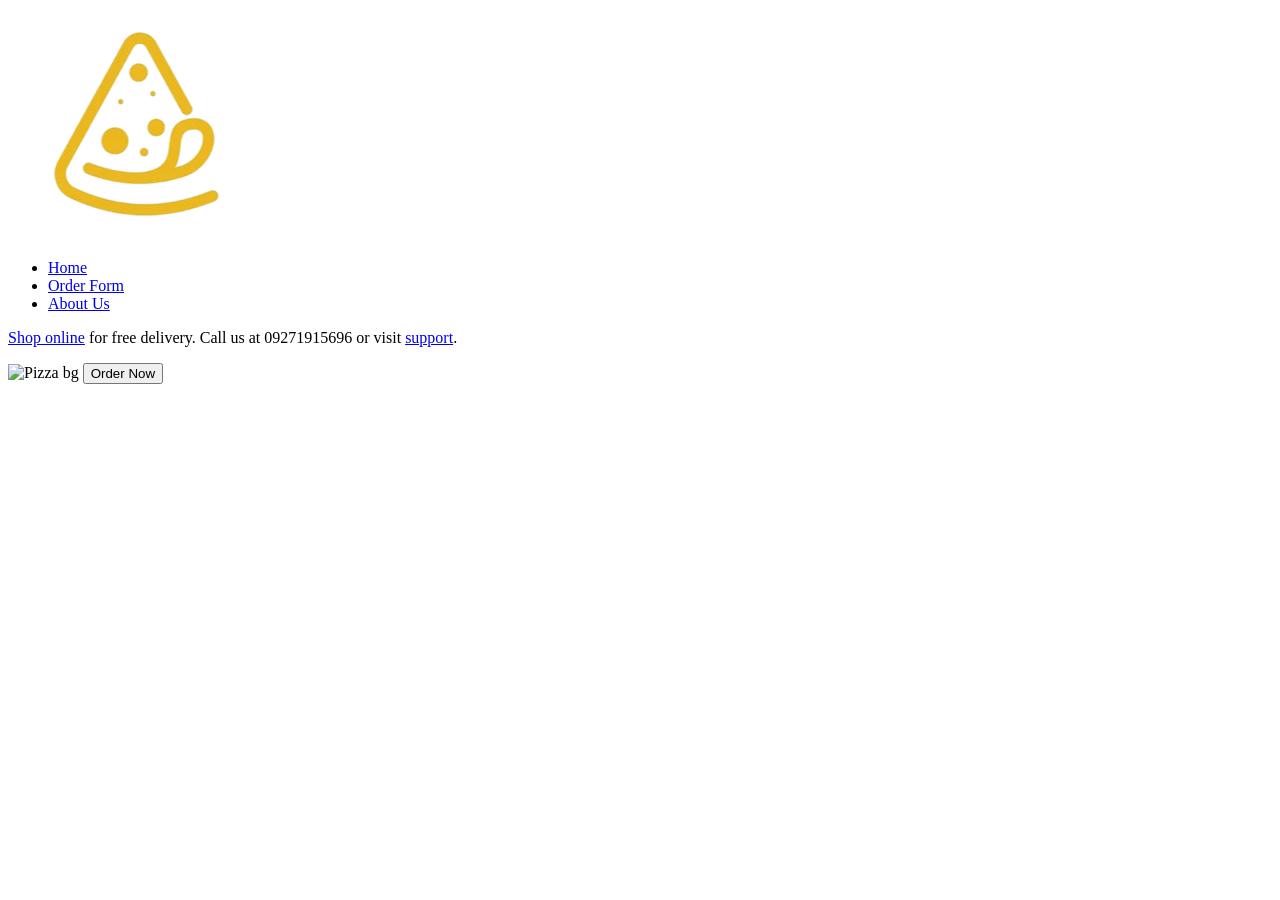
==== index.html @ 1fdb838b "Add files via upload" ====
<!DOCTYPE html>
<html lang="en">
<head>
<meta charset="UTF-8">
<meta name="viewport" content="width=device-width, initial-scale=1.0">
<title>Pizza Order Form</title>

<link rel="stylesheet" href="css/style.css">

<!-- Google Font -->
<link href="https://fonts.googleapis.com/css2?family=Poppins:wght@300;400;600&display=swap" rel="stylesheet">
<link rel="preconnect" href="https://fonts.googleapis.com">
<link rel="preconnect" href="https://fonts.gstatic.com" crossorigin>
<link href="https://fonts.googleapis.com/css2?family=Alice&family=Archivo+Black&family=Bungee&family=Cinzel:wght@400..900&family=Merriweather:ital,opsz,wght@0,18..144,300..900;1,18..144,300..900&family=Monsieur+La+Doulaise&family=Pacifico&family=Pinyon+Script&family=Roboto+Slab:wght@100..900&family=Source+Serif+4:ital,opsz,wght@0,8..60,200..900;1,8..60,200..900&display=swap" rel="stylesheet">

</head>

<body>

<!-- NAVBAR -->
<header>
    <div class="navbar">

        <div class="logo">
            <img src="assets/pizza-logo.png" alt="logo">
        </div>

        <nav>
            <ul>
                <li><a href="index.html">Home</a></li>
                <li><a href="#">Order Form</a></li>
                <li><a href="#">About Us</a></li>
            </ul>
        </nav>

    </div>
</header>

<div class="subtext">
    <p>
        <a href="#">Shop online</a> for free delivery. Call us at 09271915696 or visit <a href="#">support</a>.
    </p>
</div>

<div class="hero">
    <img src="assets/pizza-background.png" alt="Pizza bg">

    <button class="order-btn">Order Now</button>
</div>

</section>

</body>
</html>
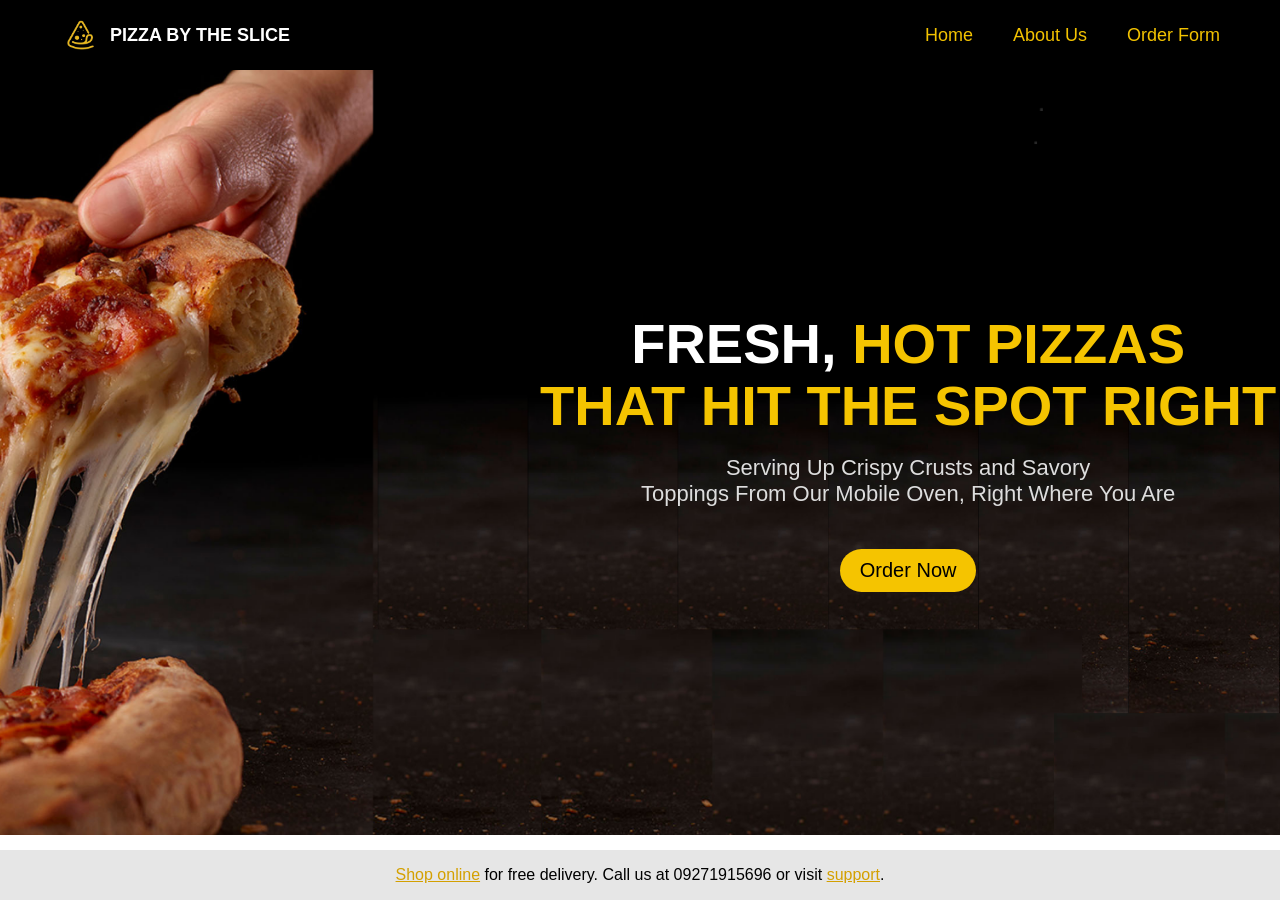
==== commit b7ffcc2b: "Add files via upload" ====
--- a/index.html
+++ b/index.html
@@ -23,32 +23,46 @@
 
         <div class="logo">
             <img src="assets/pizza-logo.png" alt="logo">
+            <span>PIZZA BY THE SLICE</span>
         </div>
 
         <nav>
             <ul>
                 <li><a href="index.html">Home</a></li>
-                <li><a href="#">Order Form</a></li>
-                <li><a href="#">About Us</a></li>
+                <li><a href="about-us.html">About Us</a></li>
+                <li><a href="personal-details.html">Order Form</a></li>
             </ul>
         </nav>
 
     </div>
 </header>
 
-<div class="subtext">
-    <p>
-        <a href="#">Shop online</a> for free delivery. Call us at 09271915696 or visit <a href="#">support</a>.
-    </p>
-</div>
+<section class="hero">
+    <div class="hero-text">
 
-<div class="hero">
-    <img src="assets/pizza-background.png" alt="Pizza bg">
+        <h1>
+            FRESH, <span>HOT PIZZAS</span><br>
+            <span class="hero-line-right">THAT HIT THE SPOT RIGHT</span>
+        </h1>
 
-    <button class="order-btn">Order Now</button>
-</div>
+        <p>
+            Serving Up Crispy Crusts and Savory<br>
+            Toppings From Our Mobile Oven, Right Where You Are
+        </p>
+
+       <a href="draft-page-2.html" class="order-btn">Order Now</a>
+
+    </div>
 
 </section>
 
+<footer>
+    <div class="subtext">
+        <p>
+            <a href="#">Shop online</a> for free delivery. Call us at 09271915696 or visit <a href="#">support</a>.
+        </p>
+    </div>
+</footer>
+
 </body>
-</html>+</html>
--- a/css/style.css
+++ b/css/style.css
@@ -0,0 +1,502 @@
+/* FONT */
+
+@font-face{
+font-family:"Track";
+src:url("fonts/Track-regular.ttf") format("truetype");
+}
+
+
+
+/* BODY */
+
+body{
+margin:0;
+font-family:Arial, Helvetica, sans-serif;
+min-height: 100vh;
+display: flex;
+flex-direction: column;
+}
+
+/*****************INDEX PAGE SECTION******************/
+
+/* NAVBAR */
+
+header{
+    background:black;
+    box-sizing:border-box;
+    width:100%;
+    height:70px;
+    overflow:hidden;
+}
+
+.navbar{
+    display:flex;
+    justify-content:space-between;
+    align-items:center;
+    padding:10px 60px;
+    height:70px;
+    box-sizing:border-box;
+    font-family:"Poppins", sans-serif;
+}
+
+.logo{
+display:flex;
+align-items:center;
+gap:10px;
+}
+
+.logo img{
+width:40px;
+height:40px;
+height:auto;
+}
+
+.logo span{
+color:white;
+font-size:18px;
+font-weight:600;
+line-height:1;
+}
+nav ul{
+    display:flex;
+    list-style:none;
+    margin:0;
+    padding:0;
+}
+
+nav ul li{
+    margin-left:40px;
+}
+
+nav ul li a{
+    text-decoration:none;
+    color:#f2c200;
+    font-size:18px;
+    font-family:"Poppins", sans-serif;
+    display:block;
+    line-height:1;
+    padding:8px 0;
+}
+
+/* Compact nav for pages that look larger than the home nav */
+.nav-compact header{
+    height:60px;
+}
+
+.nav-compact .navbar{
+    height:60px;
+    padding:8px 50px;
+}
+
+.nav-compact .logo img{
+    width:32px;
+    height:32px;
+}
+
+.nav-compact .logo span{
+    font-size:16px;
+}
+
+.nav-compact nav ul li a{
+    font-size:16px;
+    padding:6px 0;
+}
+
+nav ul li a:hover{
+    font-weight: bold;
+    color:#f2c200;
+}
+
+
+/* HERO SECTION */
+
+.hero{
+height:85vh;
+background:url("../assets/home-bg.png");
+background-size:cover;
+background-position:center;
+display:flex;
+align-items:center;
+justify-content:flex;
+text-align: center;
+}
+
+.hero-text{
+max-width:auto;
+margin-top: 0;
+margin-left: 540px;
+display:flex;
+flex-direction:column;
+justify-content:center;
+gap:18px;
+align-items:center;
+padding-left:0;
+}
+
+.hero h1{
+font-size:56px;
+font-weight:700;
+line-height:1.1;
+color: #ffff;
+margin:0;
+padding-left:0;
+text-align:center;
+align-self:center;
+padding-right:0;
+}
+
+.hero h1 span{
+color:#f5c400;
+}
+
+.hero-line-right{
+    display:block;
+    text-align:right;
+}
+
+.hero p{
+margin:0;
+font-size:22px;
+color:#ddd;
+margin-left: 0;
+text-align:center;
+margin-left: 0;
+}
+
+
+/* BUTTON */
+
+.order-btn{
+    position: static;
+    padding:10px 20px;
+    border:none;
+    border-radius:40px;
+    background:#f5c400;
+    font-size:20px;
+    cursor:pointer;
+    font-weight:500;
+    text-decoration: none;
+    color: black;
+    display:inline-block;
+    margin-top:24px;
+    margin-left:0;
+    width: fit-content;
+    align-self:center;
+}
+
+.order-btn:hover{
+    background:#ffcf2e;
+}
+
+/* FOOTER */
+footer{
+    margin-top: auto;
+    background:#e6e6e6;
+    text-align:center;
+    padding:0px;
+}
+
+.subtext a{
+    color:#d4a000;
+    text-decoration:underline;
+}
+
+.subtext,
+.notice{
+    font-family:"Poppins", sans-serif;
+}
+
+/*****************ABOUT US SECTION******************/
+.about-section{
+    min-height:85vh;
+    background-image:url("../assets/background.png");
+    background-size:cover;
+    background-position:center;
+    align-items: center;
+    text-align: center;
+    color:white;
+}
+
+.about-header{
+    text-align:center;
+    padding-left:0;
+}
+
+.about-header h1{
+    font-size:60px;
+    font-weight:700;
+    margin-left: 0;
+    margin-right: 0;
+    padding-left:0;
+}
+
+.about-header span{
+    color:#f5c400;
+}
+
+.about-header p{
+    margin-top:15px;
+    font-size:18px;
+    max-width:700px;
+    margin-left:auto;
+    margin-right:auto;
+    font-family:"Poppins", sans-serif;
+}
+
+.chef-container{
+    display:flex;
+    justify-content:center;
+    gap:80px;
+    margin-top:80px;
+    flex-wrap:wrap;
+}
+
+.chef-card{
+    background:#e6dfcf;
+    width:260px;
+    padding:60px 20px 30px;
+    border-radius:30px;
+    position:relative;
+    color:black;
+    box-shadow:0 10px 0 #b31405;
+}
+
+.chef-card.highlight{
+    background:#b31405;
+    color:white;
+}
+
+.chef-img{
+    position: absolute;
+    top: -70px;
+    left: 50%;
+    transform: translateX(-50%);
+    width: 140px;
+    height: 140px;
+    border-radius: 50%;
+    background: white;
+    display: flex;
+    align-items: center;
+    justify-content: center;
+}
+
+.chef-img img{
+    width:120px;
+    height:120px;
+    border-radius:50%;
+    object-fit:cover;
+}
+
+.chef-card h3{
+    margin-top:15px;
+    font-size:20px;
+}
+
+.stat{
+    font-size:24px;
+    font-weight:700;
+    margin-top:10px;
+}
+
+.label{
+    font-size:14px;
+    font-family:"Poppins", sans-serif;
+}
+
+/*****************PERSONAL DETAILS SECTION******************/
+
+.pd-container{
+    min-height:100vh;
+    background-image:url("../assets/order-form_background.png");
+    background-size:cover;
+    background-position:center;
+}
+
+h1{
+    color:#f4c400;
+    font-size:50px;
+    margin-top: 60px;
+    margin-bottom:10px;
+    padding-left: 215px;
+}
+
+h2{
+color:white;
+margin-left:80px;
+margin-bottom:20px;
+padding-left: 150px;
+}
+
+.form-box{
+    background: #fff;;
+    border-radius:10px;
+    min-width:20px;
+    min-height: 50vh;
+    max-width: 1000px;   
+    width: 100%;         
+    margin: 0 auto;     
+    padding: 50px;
+}
+
+.form-box h2{
+    font-style:italic;
+    margin-bottom:30px;
+}
+
+.row{
+    display:flex;
+    align-items:center;
+    margin-bottom:25px;
+}
+
+label{
+    width:200px;
+    font-size:18px;
+}
+
+label span{
+    color:red;
+}
+
+input{
+    padding:10px;
+    border-radius:5px;
+    border:2px solid #777;
+    width:485px;
+}
+
+.name-fields{
+    display:flex;
+    gap:20px;
+}
+
+.name-fields input{
+    width:220px;
+}
+
+.buttons{
+    display:flex;
+    justify-content:flex-end;
+    gap:15px;
+}
+
+button{
+    padding:10px 20px;
+    border-radius:6px;
+    border:none;
+    cursor:pointer;
+    font-weight:bold;
+}
+
+.reset{
+    background:none;
+    color:#0066cc;
+    text-decoration: none;
+}
+
+.back{
+    background:white;
+    border:2px solid #0066cc;
+    border-radius: 3px;
+    box-shadow: 0 0 0 0.5px #d1d8de;
+    color:#0066cc;
+    text-decoration: none;
+}
+
+.next{
+    background:#2f7ed8;
+    color:white;
+    text-decoration: none;
+    border: 3px;
+}
+
+/*******************TOPPINGS SECTION*******************/
+
+.breadcrumb{
+color:white;
+margin-left:80px;
+margin-bottom:20px;
+padding-left: 150px;
+}
+
+.form-container{
+padding-top:30px;
+}
+
+.box{
+    background: #fff;
+    border-radius:10px;
+    min-width:20px;
+    max-height: 500px;
+    max-width: 900px;   
+    width: 100%;         
+    margin: 0 auto;     
+    padding: 50px;
+}
+
+.h2{
+margin-bottom:5px;
+color: black;
+font-weight: bold;
+padding-top: 0%;
+font-size: 20px;
+text-align: left;
+margin-left: 0%;
+}
+
+.h2 span{
+color:red;
+}
+
+.offer{
+color:gray;
+font-style:italic;
+margin-bottom:30px;
+}
+
+.toppings{
+display:flex;
+justify-content:left;
+gap:300px;
+}
+
+.column label{
+display:flex;
+align-items:center;
+gap:15px;
+margin-bottom:25px;
+font-size:18px;
+}
+
+.column img{
+width:60px;
+}
+
+input[type="checkbox"]{
+width:18px;
+height:18px;
+}
+
+.buttons{
+text-align:right;
+margin-top:30px;
+}
+
+.buttons a{
+margin-right:20px;
+color:#2a7de1;
+text-decoration:none;
+}
+
+button{
+padding:8px 18px;
+border-radius:6px;
+font-size:15px;
+cursor:pointer;
+}
+
+.back{
+border:2px solid #2a7de1;
+background:white;
+color:#2a7de1;
+}
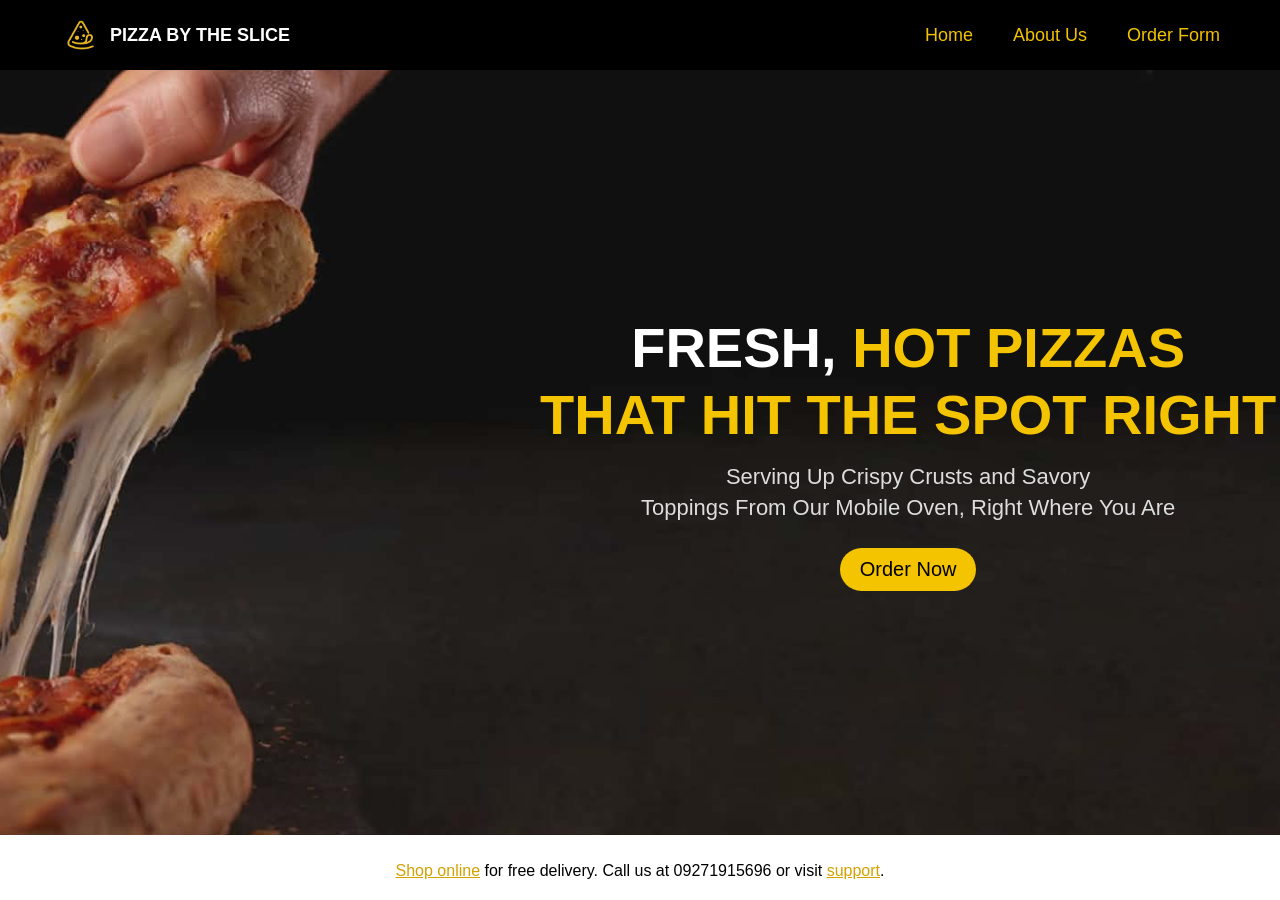
==== commit cf529715: "Add files via upload" ====
--- a/index.html
+++ b/index.html
@@ -42,7 +42,7 @@
 
         <h1>
             FRESH, <span>HOT PIZZAS</span><br>
-            <span class="hero-line-right">THAT HIT THE SPOT RIGHT</span>
+            <span class="hero-line-wide">THAT HIT THE SPOT RIGHT</span>
         </h1>
 
         <p>
@@ -50,7 +50,7 @@
             Toppings From Our Mobile Oven, Right Where You Are
         </p>
 
-       <a href="draft-page-2.html" class="order-btn">Order Now</a>
+       <a href="page-2.html" class="order-btn">Order Now</a>
 
     </div>
 
--- a/css/style.css
+++ b/css/style.css
@@ -128,7 +128,7 @@
 display:flex;
 flex-direction:column;
 justify-content:center;
-gap:18px;
+gap:14px;
 align-items:center;
 padding-left:0;
 }
@@ -136,7 +136,7 @@
 .hero h1{
 font-size:56px;
 font-weight:700;
-line-height:1.1;
+line-height:1.2;
 color: #ffff;
 margin:0;
 padding-left:0;
@@ -161,6 +161,8 @@
 margin-left: 0;
 text-align:center;
 margin-left: 0;
+font-family:"Poppins", sans-serif;
+line-height:1.4;
 }
 
 
@@ -178,10 +180,11 @@
     text-decoration: none;
     color: black;
     display:inline-block;
-    margin-top:24px;
+    margin-top:10px;
     margin-left:0;
     width: fit-content;
     align-self:center;
+    font-family:"Poppins", sans-serif;
 }
 
 .order-btn:hover{
@@ -191,9 +194,9 @@
 /* FOOTER */
 footer{
     margin-top: auto;
-    background:#e6e6e6;
+    background:#fff;
     text-align:center;
-    padding:0px;
+    padding:4px 0;
 }
 
 .subtext a{
@@ -204,6 +207,119 @@
 .subtext,
 .notice{
     font-family:"Poppins", sans-serif;
+}
+
+/*****************DRAFT PAGE 2******************/
+.draft-page{
+    background:url("../assets/background.png") center/cover no-repeat fixed;
+    color:#f5f5f5;
+}
+
+.draft-page .header{
+    text-align:center;
+    display:flex;
+    flex-direction:column;
+    align-items:center;
+    justify-content:center;
+    min-height:300px;
+    padding:25px 20px 10px;
+}
+
+.draft-page .header h1{
+    font-size:52px;
+    letter-spacing:2px;
+    margin:0 0 12px;
+    color:#fff;
+    text-align:left;
+    max-width:720px;
+    width:100%;
+    padding-left:100px;
+}
+
+.draft-page .header h1 span{
+    color:#f5c400;
+}
+
+.draft-page .header h1 .plain-hyphen{
+    color:#fff !important;
+}
+
+.draft-page .description{
+    max-width:720px;
+    margin:0 auto;
+    font-size:18px;
+    line-height:1.5;
+    color:#e9e9e9;
+    font-family:"Poppins", sans-serif;
+    margin-top:6px;
+    margin-bottom:35px;
+}
+
+.draft-page .features{
+    display:flex;
+    justify-content:center;
+    gap:40px;
+    padding:10px 20px 40px;
+    flex-wrap:wrap;
+}
+
+.draft-page .card{
+    position:relative;
+    background:#f7f1e6;
+    color:#141414;
+    width:230px;
+    padding:60px 18px 22px;
+    border-radius:26px;
+    text-align:center;
+    box-shadow:0 8px 0 #b31405;
+}
+
+.draft-page .card.red{
+    background:#a61c10;
+    color:#fff;
+}
+
+.draft-page .circle-img{
+    width:150px;
+    height:150px;
+    border-radius:50%;
+    object-fit:cover;
+    border:10px solid #fff;
+    position:absolute;
+    top:-70px;
+    left:50%;
+    transform:translateX(-50%);
+    background:#fff;
+}
+
+.draft-page .card h3{
+    font-size:20px;
+    margin:34px 0 8px;
+    letter-spacing:1px;
+    font-family:"Poppins", sans-serif;
+}
+
+.draft-page .card p{
+    margin:0;
+    font-size:15px;
+    line-height:1.4;
+    font-family:"Poppins", sans-serif;
+}
+
+.draft-page .order-section{
+    text-align:center;
+    padding-bottom:30px;
+}
+
+.draft-page footer{
+    background:#fff;
+    color:#333;
+    text-align:center;
+    padding:4px 0;
+}
+
+.draft-page footer .subtext a{
+    color:#d4a000;
 }
 
 /*****************ABOUT US SECTION******************/
@@ -241,20 +357,21 @@
     margin-left:auto;
     margin-right:auto;
     font-family:"Poppins", sans-serif;
+    margin-bottom:45px;
 }
 
 .chef-container{
     display:flex;
     justify-content:center;
     gap:80px;
-    margin-top:80px;
+    margin-top:100px;
     flex-wrap:wrap;
 }
 
 .chef-card{
     background:#e6dfcf;
-    width:260px;
-    padding:60px 20px 30px;
+    width:220px;
+    padding:40px 16px 18px;
     border-radius:30px;
     position:relative;
     color:black;
@@ -288,19 +405,23 @@
 }
 
 .chef-card h3{
-    margin-top:15px;
+    margin-top:44px;
+    margin-bottom:8px;
     font-size:20px;
 }
 
 .stat{
     font-size:24px;
     font-weight:700;
-    margin-top:10px;
+    margin-top:6px;
+    margin-bottom:4px;
 }
 
 .label{
     font-size:14px;
     font-family:"Poppins", sans-serif;
+    margin-top:0;
+    margin-bottom:6px;
 }
 
 /*****************PERSONAL DETAILS SECTION******************/
@@ -331,11 +452,11 @@
     background: #fff;;
     border-radius:10px;
     min-width:20px;
-    min-height: 50vh;
+    min-height: 26vh;
     max-width: 1000px;   
-    width: 100%;         
+    width: 55%;         
     margin: 0 auto;     
-    padding: 50px;
+    padding: 30px;
 }
 
 .form-box h2{
@@ -343,10 +464,19 @@
     margin-bottom:30px;
 }
 
+.form-title{
+    align-self:flex-start;
+    margin-left:-160px;
+    margin-top:0;
+    color:#111;
+    position:relative;
+    z-index:1;
+}
+
 .row{
     display:flex;
     align-items:center;
-    margin-bottom:25px;
+    margin-bottom:14px;
 }
 
 label{
@@ -365,19 +495,46 @@
     width:485px;
 }
 
+input[type="number"]{
+    width:48px;
+    margin-left:-4px;
+}
+
+.helper{
+    display:block;
+    margin-left:200px;
+    margin-top:4px;
+    font-size:12px;
+    color:#666;
+}
+
 .name-fields{
     display:flex;
     gap:20px;
+    width:520px;
 }
 
 .name-fields input{
-    width:220px;
+    width:240px;
+}
+
+.name-fields input:first-child{
+    width:200px;
+    margin-left:20px;
 }
 
 .buttons{
     display:flex;
     justify-content:flex-end;
     gap:15px;
+    width:100%;
+    padding-right:20px;
+}
+
+.buttons a{
+    display:inline-block;
+    line-height:1;
+    padding:6px 12px;
 }
 
 button{
@@ -390,24 +547,31 @@
 
 .reset{
     background:none;
-    color:#0066cc;
+    color:#1f6fd6;
     text-decoration: none;
+    border:none;
+    font-weight:700;
+    letter-spacing:0.5px;
 }
 
 .back{
-    background:white;
-    border:2px solid #0066cc;
-    border-radius: 3px;
-    box-shadow: 0 0 0 0.5px #d1d8de;
-    color:#0066cc;
+    background:#fff;
+    border:2px solid #1f6fd6;
+    border-radius:6px;
+    color:#1f6fd6;
     text-decoration: none;
+    font-weight:700;
+    letter-spacing:0.5px;
 }
 
 .next{
     background:#2f7ed8;
-    color:white;
+    color:#fff !important;
     text-decoration: none;
-    border: 3px;
+    border:2px solid #1b5fb6;
+    border-radius:6px;
+    font-weight:700;
+    letter-spacing:0.5px;
 }
 
 /*******************TOPPINGS SECTION*******************/
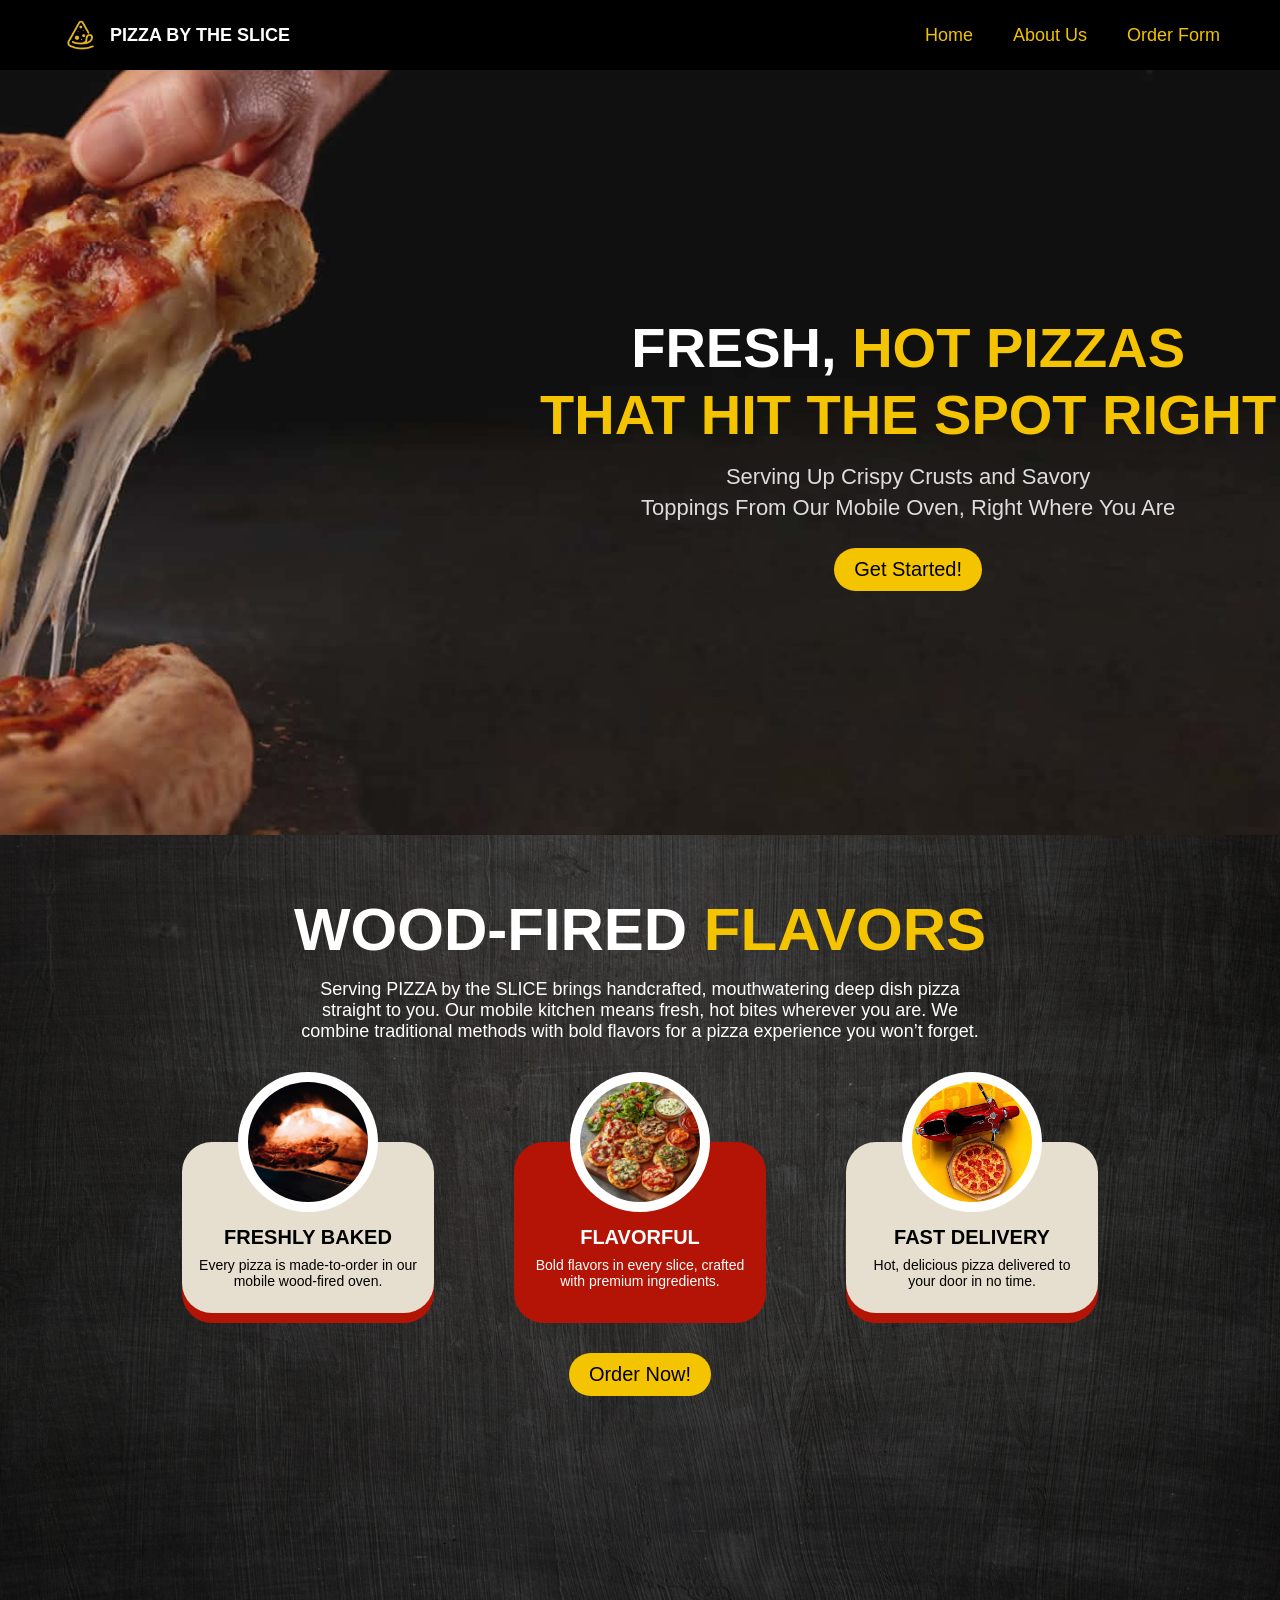
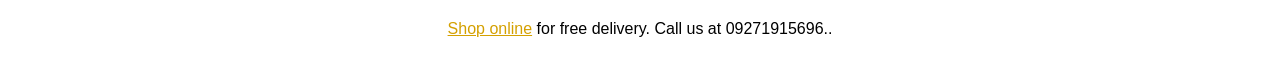
==== commit 0b7a8e9c: "Update title and links in index.html" ====
--- a/index.html
+++ b/index.html
@@ -3,7 +3,7 @@
 <head>
 <meta charset="UTF-8">
 <meta name="viewport" content="width=device-width, initial-scale=1.0">
-<title>Pizza Order Form</title>
+<title>Pizza by the Slice</title>
 
 <link rel="stylesheet" href="css/style.css">
 
@@ -15,43 +15,76 @@
 
 </head>
 
-<body>
-
-<!-- NAVBAR -->
+<body class="page-home">
 <header>
     <div class="navbar">
-
         <div class="logo">
             <img src="assets/pizza-logo.png" alt="logo">
             <span>PIZZA BY THE SLICE</span>
         </div>
-
         <nav>
             <ul>
                 <li><a href="index.html">Home</a></li>
                 <li><a href="about-us.html">About Us</a></li>
-                <li><a href="personal-details.html">Order Form</a></li>
+                <li><a href="order-form.html">Order Form</a></li>
             </ul>
         </nav>
-
     </div>
 </header>
 
 <section class="hero">
     <div class="hero-text">
-
         <h1>
             FRESH, <span>HOT PIZZAS</span><br>
             <span class="hero-line-wide">THAT HIT THE SPOT RIGHT</span>
         </h1>
-
         <p>
             Serving Up Crispy Crusts and Savory<br>
             Toppings From Our Mobile Oven, Right Where You Are
         </p>
+       <a href="#about" class="order-btn">Get Started!</a>
+    </div>
+</section>
 
-       <a href="page-2.html" class="order-btn">Order Now</a>
+<!-- ABOUT SECTION -->
+<section id="about" class="about-section">
+    <div class="about-header">
+        <h1>WOOD-FIRED <span>FLAVORS</span></h1>
+        <p>
+            Serving PIZZA by the SLICE brings handcrafted, mouthwatering deep dish pizza straight to you.
+            Our mobile kitchen means fresh, hot bites wherever you are. We combine traditional methods
+            with bold flavors for a pizza experience you won’t forget.
+        </p>
+    </div>
 
+    <div class="chef-container">
+        <div class="chef-card">
+            <div class="chef-img">
+                <img src="assets/freshly-baked.png">
+            </div>
+            <h3>FRESHLY BAKED</h3>
+            <p class="label">Every pizza is made-to-order in our mobile wood-fired oven.</p>
+        </div>
+
+        <div class="chef-card highlight">
+            <div class="chef-img">
+                <img src="assets/flavorful.png">
+            </div>
+            <h3>FLAVORFUL</h3>
+            <p class="label">Bold flavors in every slice, crafted with premium ingredients.</p>
+        </div>
+
+        <div class="chef-card">
+            <div class="chef-img">
+                <img src="assets/fast-delivery.png">
+            </div>
+            <h3>FAST DELIVERY</h3>
+            <p class="label">Hot, delicious pizza delivered to your door in no time.</p>
+        </div>
+    </div>
+
+    <div class="order-section">
+        <a class="order-btn" href="order-form.html">Order Now!</a>
     </div>
 
 </section>
@@ -59,7 +92,7 @@
 <footer>
     <div class="subtext">
         <p>
-            <a href="#">Shop online</a> for free delivery. Call us at 09271915696 or visit <a href="#">support</a>.
+            <a href="#">Shop online</a> for free delivery. Call us at 09271915696.</a>.
         </p>
     </div>
 </footer>
--- a/css/style.css
+++ b/css/style.css
@@ -11,7 +11,7 @@
 
 body{
 margin:0;
-font-family:Arial, Helvetica, sans-serif;
+font-family:"Poppins", sans-serif;
 min-height: 100vh;
 display: flex;
 flex-direction: column;
@@ -151,7 +151,7 @@
 
 .hero-line-right{
     display:block;
-    text-align:right;
+    text-align:center;
 }
 
 .hero p{
@@ -333,6 +333,10 @@
     color:white;
 }
 
+.about-section .order-section{
+    margin:30px 0 50px;
+}
+
 .about-header{
     text-align:center;
     padding-left:0;
@@ -344,6 +348,7 @@
     margin-left: 0;
     margin-right: 0;
     padding-left:0;
+    color:#fff;
 }
 
 .about-header span{
@@ -574,6 +579,186 @@
     letter-spacing:0.5px;
 }
 
+/*******************PIZZA SELECTION SECTION*******************/
+
+.ps-box{
+    width: 70%;
+    max-width: 1100px;
+}
+
+.ps-section{
+    margin-bottom:24px;
+}
+
+.ps-label{
+    font-size:22px;
+    font-weight:500;
+    margin-bottom:10px;
+    color:#111;
+}
+
+.ps-label span{
+    color:red;
+}
+
+.ps-sizes{
+    display:flex;
+    justify-content:center;
+    gap:40px;
+    flex-wrap:nowrap;
+    margin-top:10px;
+}
+
+.ps-size{
+    display:flex;
+    flex-direction:column;
+    align-items:center;
+    gap:6px;
+    font-family:"Poppins", sans-serif;
+}
+
+.ps-size img{
+    width:72px;
+    height:72px;
+    border-radius:50%;
+    object-fit:cover;
+}
+
+.ps-size-name{
+    font-size:12px;
+    letter-spacing:0.5px;
+    color:#8b1c14;
+    font-weight:600;
+}
+
+.ps-size-meta{
+    font-size:12px;
+    color:#333;
+}
+
+.ps-size-text{
+    display:flex;
+    flex-direction:column;
+    align-items:center;
+    gap:2px;
+}
+
+.ps-size input[type="radio"]{
+    width:18px;
+    height:18px;
+}
+
+.ps-selects{
+    display:flex;
+    gap:40px;
+    flex-wrap:wrap;
+    align-items:flex-start;
+}
+
+.ps-select-group{
+    min-width:280px;
+}
+
+.ps-select{
+    width:100%;
+    padding:8px 10px;
+    font-size:16px;
+    border-radius:6px;
+    border:2px solid #333;
+    background:#fff;
+}
+
+.ps-buttons{
+    margin-top:10px;
+}
+
+/*******************FULFILLMENT & PAYMENT*******************/
+
+.fp-box{
+    width: 70%;
+    max-width: 1100px;
+}
+
+.fp-row{
+    display:flex;
+    align-items:center;
+    gap:20px;
+    margin-bottom:18px;
+    flex-wrap:wrap;
+}
+
+.fp-label{
+    font-size:20px;
+    min-width:230px;
+}
+
+.fp-label span{
+    color:red;
+}
+
+.fp-radio{
+    display:flex;
+    align-items:center;
+    gap:8px;
+    font-size:18px;
+    white-space:nowrap;
+}
+
+.fp-radio input[type="radio"]{
+    width:18px;
+    height:18px;
+    margin:0;
+    box-sizing:border-box;
+}
+
+.fp-delivery{
+    flex-wrap:nowrap;
+}
+
+.fp-textarea{
+    width:100%;
+    max-width:820px;
+    border:2px solid #333;
+    border-radius:8px;
+    padding:12px;
+    font-size:16px;
+    font-family:"Poppins", sans-serif;
+}
+
+.fp-fieldset{
+    border:1px solid #bbb;
+    border-radius:6px;
+    padding:16px 18px;
+    margin:12px 0 18px;
+}
+
+.fp-fieldset legend{
+    padding:0 8px;
+    font-style:italic;
+    color:#666;
+}
+
+.fp-select{
+    min-width:260px;
+    padding:8px 10px;
+    font-size:16px;
+    border-radius:6px;
+    border:2px solid #333;
+    background:#fff;
+}
+
+.fp-input{
+    width:320px;
+    padding:10px;
+    border-radius:6px;
+    border:2px solid #333;
+    font-size:16px;
+}
+
+.fp-buttons{
+    margin-top:6px;
+}
+
 /*******************TOPPINGS SECTION*******************/
 
 .breadcrumb{
@@ -625,20 +810,38 @@
 }
 
 .column label{
-display:flex;
+display:grid;
+grid-template-columns:22px 1fr 60px;
 align-items:center;
-gap:15px;
+column-gap:12px;
 margin-bottom:25px;
 font-size:18px;
 }
 
 .column img{
 width:60px;
+height:60px;
+object-fit:contain;
+display:block;
+justify-self:end;
+}
+
+.column img.topping-img--mushroom{
+transform:scale(1.15);
+transform-origin:center;
 }
 
 input[type="checkbox"]{
 width:18px;
 height:18px;
+padding:0;
+margin:0;
+box-sizing:border-box;
+}
+
+.topping-checkbox--mushroom{
+width:22px;
+height:22px;
 }
 
 .buttons{
